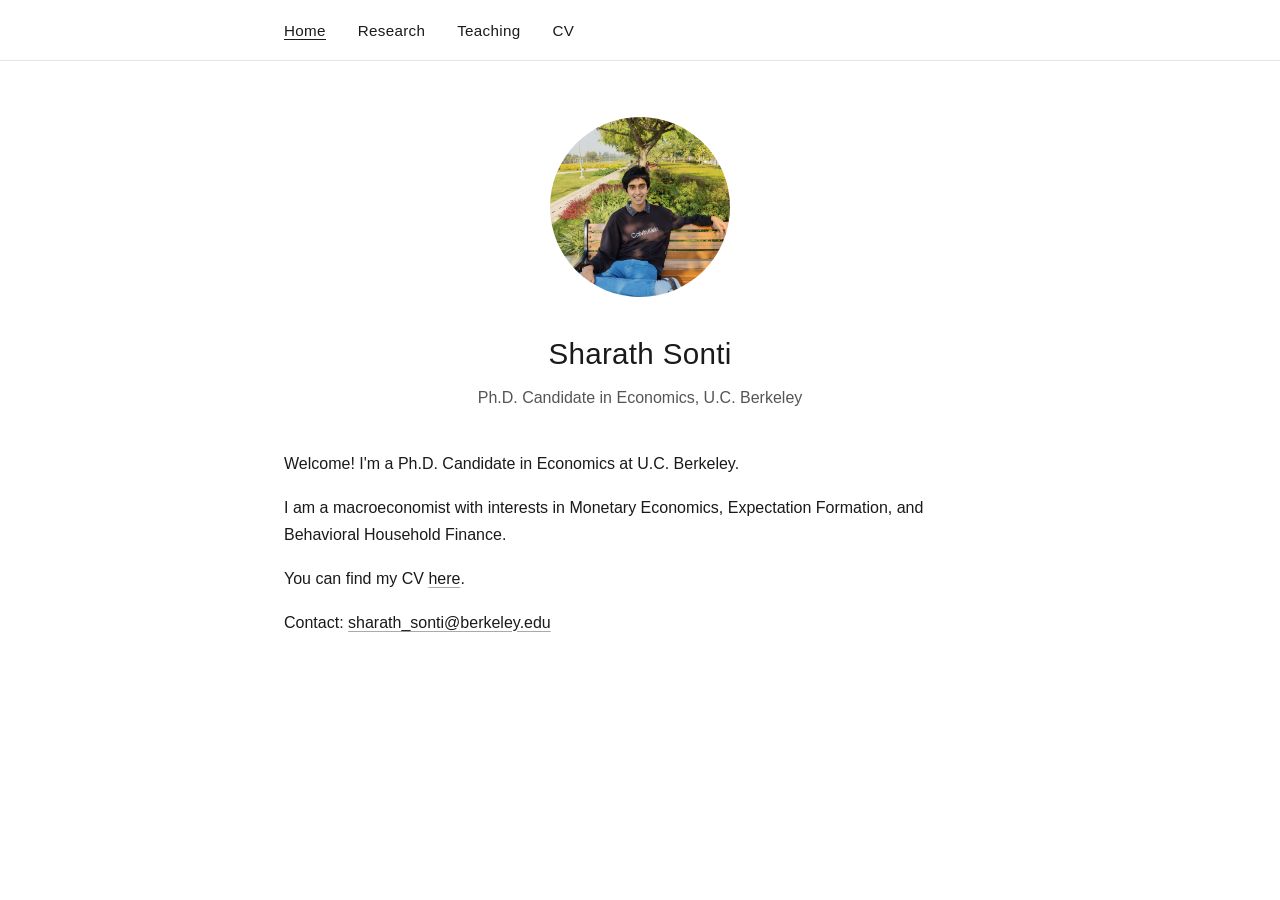
==== index.html @ 7a16e025 "Add files via upload" ====
<!DOCTYPE html>
<html lang="en">
<head>
  <meta charset="UTF-8">
  <meta name="viewport" content="width=device-width, initial-scale=1.0">
  <title>Sharath Sonti | Economics Ph.D. Candidate, UC Berkeley</title>
  <link rel="stylesheet" href="style.css">
  <meta name="description" content="Sharath Sonti is a Ph.D. candidate in Economics at UC Berkeley working on monetary economics, expectation formation, and behavioral household finance.">
  <link rel="canonical" href="https://sharathsonti.github.io/">
  <meta property="og:type" content="website">
  <meta property="og:site_name" content="Sharath Sonti">
  <meta property="og:title" content="Sharath Sonti | Economics Ph.D. Candidate, UC Berkeley">
  <meta property="og:description" content="Sharath Sonti is a Ph.D. candidate in Economics at UC Berkeley working on monetary economics, expectation formation, and behavioral household finance.">
  <meta property="og:url" content="https://sharathsonti.github.io/">
  <meta property="og:image" content="https://sharathsonti.github.io/Photo_Website.jpeg">
  <meta name="twitter:card" content="summary">
  <script type="application/ld+json">
  {
    "@context": "https://schema.org",
    "@type": "Person",
    "name": "Sharath Sonti",
    "url": "https://sharathsonti.github.io/",
    "image": "https://sharathsonti.github.io/Photo_Website.jpeg",
    "email": "mailto:sharath_sonti@berkeley.edu",
    "jobTitle": "Ph.D. Candidate in Economics",
    "affiliation": {
      "@type": "CollegeOrUniversity",
      "name": "University of California, Berkeley",
      "url": "https://www.berkeley.edu/"
    },
    "alumniOf": [
      {"@type": "CollegeOrUniversity", "name": "CEMFI"},
      {"@type": "CollegeOrUniversity", "name": "Shiv Nadar University"}
    ],
    "knowsAbout": ["Macroeconomics", "Monetary economics", "Expectation formation", "Behavioral household finance"]
  }
  </script>
</head>
<body>
  <nav class="site-nav">
    <ul>
      <li><a href="index.html" class="active">Home</a></li>
      <li><a href="research.html">Research</a></li>
      <li><a href="teaching.html">Teaching</a></li>
      <li><a href="Sharath_Sonti_CV.pdf">CV</a></li>
    </ul>
  </nav>

  <main>
    <div class="home-header">
      <img src="Photo_Website.jpeg" alt="Sharath Sonti" class="headshot">
      <h1>Sharath Sonti</h1>
      <p class="subtitle">Ph.D. Candidate in Economics, U.C. Berkeley</p>
    </div>

    <p>Welcome! I'm a Ph.D. Candidate in Economics at U.C. Berkeley.</p>

    <p>I am a macroeconomist with interests in Monetary Economics, Expectation Formation, and Behavioral Household Finance.</p>

    <p>You can find my CV <a href="Sharath_Sonti_CV.pdf">here</a>.</p>

    <p>Contact: <a href="mailto:sharath_sonti@berkeley.edu">sharath_sonti@berkeley.edu</a></p>
  </main>
</body>
</html>
---- style.css ----
* {
  box-sizing: border-box;
  margin: 0;
  padding: 0;
}

html {
  font-size: 16px;
}

body {
  font-family: 'Helvetica Neue', Helvetica, Arial, sans-serif;
  color: #1a1a1a;
  background: #fff;
  line-height: 1.65;
  -webkit-font-smoothing: antialiased;
}

nav.site-nav {
  border-bottom: 1px solid #e5e5e5;
  background: #fff;
}

nav.site-nav ul {
  max-width: 760px;
  margin: 0 auto;
  padding: 1.1rem 1.5rem;
  list-style: none;
  display: flex;
  gap: 2rem;
  font-size: 0.95rem;
}

nav.site-nav a {
  color: #1a1a1a;
  text-decoration: none;
  letter-spacing: 0.02em;
}

nav.site-nav a:hover,
nav.site-nav a.active {
  border-bottom: 1px solid #1a1a1a;
}

main {
  max-width: 760px;
  margin: 0 auto;
  padding: 3.5rem 1.5rem 5rem;
}

.home-header {
  text-align: center;
  margin-bottom: 2.5rem;
}

.headshot {
  width: 180px;
  height: 180px;
  border-radius: 50%;
  object-fit: cover;
  object-position: center 18%;
  margin-bottom: 1.5rem;
  filter: grayscale(15%);
}

h1 {
  font-size: 1.85rem;
  font-weight: 500;
  letter-spacing: 0.01em;
  margin-bottom: 0.4rem;
}

.subtitle {
  font-size: 1rem;
  color: #555;
}

.page-title {
  font-size: 1.75rem;
  font-weight: 500;
  margin-bottom: 1.75rem;
  padding-bottom: 0.6rem;
  border-bottom: 1px solid #e5e5e5;
}

p {
  margin-bottom: 1.1rem;
}

a {
  color: #1a1a1a;
  text-decoration: underline;
  text-decoration-color: #aaa;
  text-underline-offset: 3px;
}

a:hover {
  text-decoration-color: #1a1a1a;
}

h2.section-heading {
  font-size: 1.15rem;
  font-weight: 600;
  margin-top: 2.25rem;
  margin-bottom: 1.1rem;
  letter-spacing: 0.01em;
}

h2.section-heading:first-of-type {
  margin-top: 0.5rem;
}

.paper {
  margin-bottom: 1.75rem;
}

.paper-title {
  font-weight: 600;
  font-size: 1.02rem;
  margin-bottom: 0.2rem;
  display: block;
}

.paper-meta {
  color: #555;
  font-size: 0.95rem;
  font-style: italic;
  margin-bottom: 0.4rem;
}

.paper-abstract {
  font-size: 0.95rem;
  color: #2a2a2a;
  text-align: justify;
}

.paper-links {
  font-size: 0.85rem;
  color: #555;
  margin: -0.15rem 0 0.15rem;
}

.paper-presented {
  font-size: 0.85rem;
  color: #555;
  margin: 0 0 0.6rem;
}

.paper-details {
  margin-top: 0.1rem;
}

.paper-details summary {
  display: inline-block;
  cursor: pointer;
  font-size: 0.85rem;
  color: #555;
  list-style: none;
  line-height: 1.4;
  border-bottom: 1px solid #aaa;
  user-select: none;
}

.paper-details summary::-webkit-details-marker {
  display: none;
}

.paper-details summary::after {
  content: " \25BE";
  font-size: 0.8em;
}

.paper-details[open] summary::after {
  content: " \25B4";
}

.paper-details summary:hover {
  color: #1a1a1a;
  border-bottom-color: #1a1a1a;
}

.paper-details summary:focus-visible {
  outline: 1px dotted #1a1a1a;
  outline-offset: 2px;
}

.paper-details > .paper-abstract,
.paper-details > .paper-body {
  margin-top: 0.6rem;
}

.paper-details .paper-abstract {
  margin-bottom: 0.4rem;
}

.paper-body {
  display: flex;
  gap: 1.25rem;
  align-items: flex-start;
}

.paper-figure {
  flex: 0 0 240px;
  margin: 0;
}

.paper-figure a {
  display: block;
  text-decoration: none;
}

.paper-figure img {
  width: 100%;
  height: auto;
  display: block;
}

.paper-figure figcaption {
  font-size: 0.8rem;
  color: #555;
  margin-top: 0.3rem;
  line-height: 1.45;
}

.teaching-entry {
  margin-bottom: 1.5rem;
}

.teaching-course {
  font-weight: 600;
  font-size: 1.02rem;
}

.teaching-meta {
  color: #555;
  font-size: 0.95rem;
  font-style: italic;
  margin: 0.15rem 0 0.35rem;
}

.teaching-desc {
  font-size: 0.95rem;
  color: #2a2a2a;
}

@media (max-width: 600px) {
  nav.site-nav ul {
    padding: 0.9rem 1.25rem;
    gap: 1.25rem;
    font-size: 0.9rem;
  }
  main {
    padding: 2.25rem 1.25rem 4rem;
  }
  .headshot {
    width: 140px;
    height: 140px;
  }
  h1 {
    font-size: 1.55rem;
  }
  .page-title {
    font-size: 1.45rem;
  }
  .paper-body {
    flex-direction: column;
  }
  .paper-figure {
    flex-basis: auto;
    max-width: 320px;
  }
}
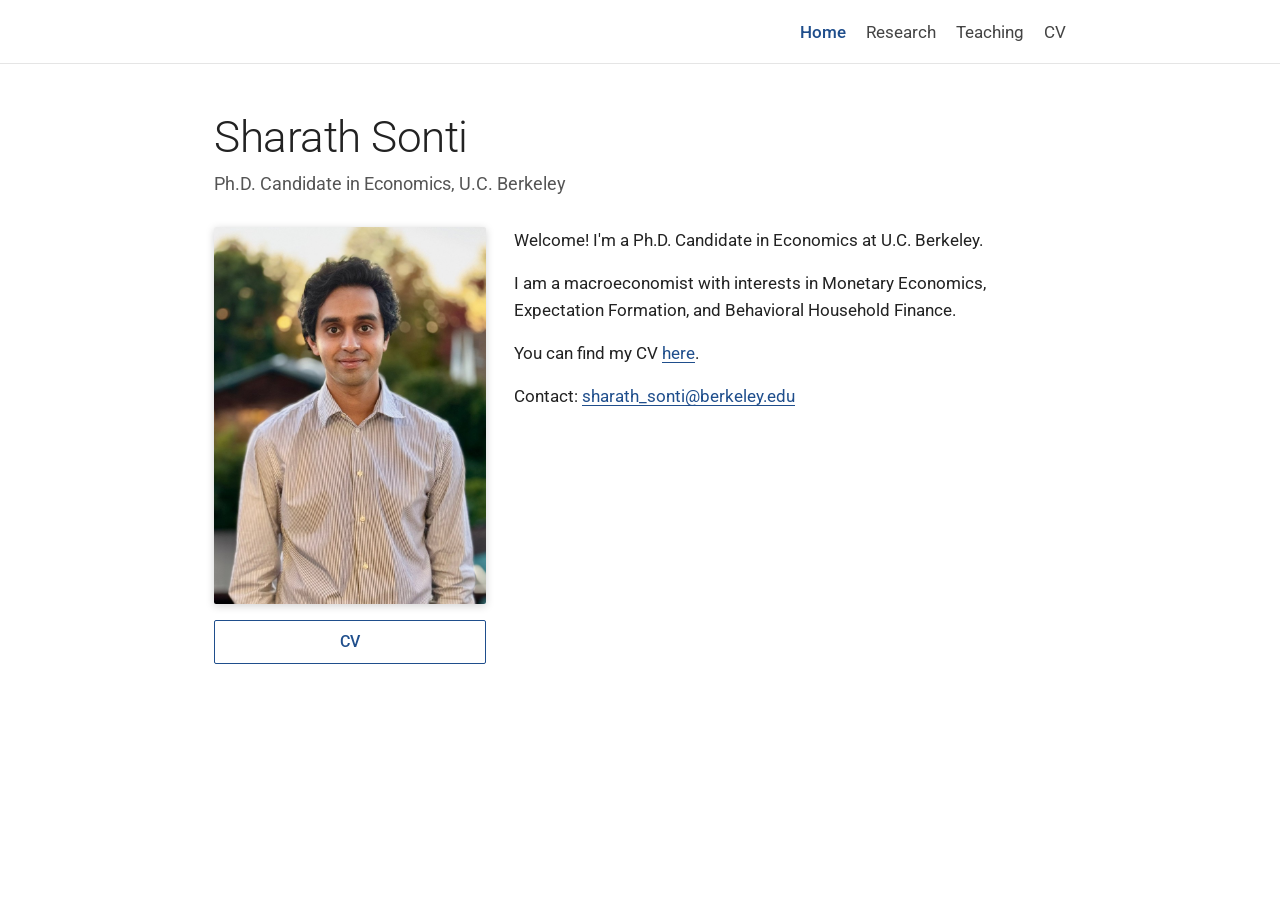
==== commit ce6cd0f3: "Homepage: two-column layout with new portrait photo Replace the centered round headshot with a two-c" ====
--- a/index.html
+++ b/index.html
@@ -4,6 +4,9 @@
   <meta charset="UTF-8">
   <meta name="viewport" content="width=device-width, initial-scale=1.0">
   <title>Sharath Sonti | Economics Ph.D. Candidate, UC Berkeley</title>
+  <link rel="preconnect" href="https://fonts.googleapis.com">
+  <link rel="preconnect" href="https://fonts.gstatic.com" crossorigin>
+  <link rel="stylesheet" href="https://fonts.googleapis.com/css2?family=Roboto:wght@300;400;500&display=swap">
   <link rel="stylesheet" href="style.css">
   <meta name="description" content="Sharath Sonti is a Ph.D. candidate in Economics at UC Berkeley working on monetary economics, expectation formation, and behavioral household finance.">
   <link rel="canonical" href="https://sharathsonti.github.io/">
@@ -12,7 +15,7 @@
   <meta property="og:title" content="Sharath Sonti | Economics Ph.D. Candidate, UC Berkeley">
   <meta property="og:description" content="Sharath Sonti is a Ph.D. candidate in Economics at UC Berkeley working on monetary economics, expectation formation, and behavioral household finance.">
   <meta property="og:url" content="https://sharathsonti.github.io/">
-  <meta property="og:image" content="https://sharathsonti.github.io/Photo_Website.jpeg">
+  <meta property="og:image" content="https://sharathsonti.github.io/sharath-sonti.jpg">
   <meta name="twitter:card" content="summary">
   <script type="application/ld+json">
   {
@@ -20,7 +23,7 @@
     "@type": "Person",
     "name": "Sharath Sonti",
     "url": "https://sharathsonti.github.io/",
-    "image": "https://sharathsonti.github.io/Photo_Website.jpeg",
+    "image": "https://sharathsonti.github.io/sharath-sonti.jpg",
     "email": "mailto:sharath_sonti@berkeley.edu",
     "jobTitle": "Ph.D. Candidate in Economics",
     "affiliation": {
@@ -32,7 +35,13 @@
       {"@type": "CollegeOrUniversity", "name": "CEMFI"},
       {"@type": "CollegeOrUniversity", "name": "Shiv Nadar University"}
     ],
-    "knowsAbout": ["Macroeconomics", "Monetary economics", "Expectation formation", "Behavioral household finance"]
+    "knowsAbout": ["Macroeconomics", "Monetary economics", "Expectation formation", "Behavioral household finance"],
+    "sameAs": [
+      "https://scholar.google.com/citations?user=fjrGcEkAAAAJ",
+      "https://github.com/sharathsonti",
+      "https://papers.ssrn.com/sol3/cf_dev/AbsByAuth.cfm?per_id=8545280",
+      "https://www.linkedin.com/in/sharath-sonti-4645ba169/"
+    ]
   }
   </script>
 </head>
@@ -46,20 +55,26 @@
     </ul>
   </nav>
 
-  <main>
-    <div class="home-header">
-      <img src="Photo_Website.jpeg" alt="Sharath Sonti" class="headshot">
-      <h1>Sharath Sonti</h1>
-      <p class="subtitle">Ph.D. Candidate in Economics, U.C. Berkeley</p>
+  <main class="home">
+    <h1 class="home__name">Sharath Sonti</h1>
+    <p class="home__title">Ph.D. Candidate in Economics, U.C. Berkeley</p>
+
+    <div class="home__row">
+      <div class="home__aside">
+        <img class="home__photo" src="sharath-sonti.jpg" alt="Portrait of Sharath Sonti" width="800" height="1111">
+        <a class="home__cv" href="Sharath_Sonti_CV.pdf">CV</a>
+      </div>
+
+      <div class="home__bio">
+        <p>Welcome! I'm a Ph.D. Candidate in Economics at U.C. Berkeley.</p>
+
+        <p>I am a macroeconomist with interests in Monetary Economics, Expectation Formation, and Behavioral Household Finance.</p>
+
+        <p>You can find my CV <a href="Sharath_Sonti_CV.pdf">here</a>.</p>
+
+        <p>Contact: <a href="mailto:sharath_sonti@berkeley.edu">sharath_sonti@berkeley.edu</a></p>
+      </div>
     </div>
-
-    <p>Welcome! I'm a Ph.D. Candidate in Economics at U.C. Berkeley.</p>
-
-    <p>I am a macroeconomist with interests in Monetary Economics, Expectation Formation, and Behavioral Household Finance.</p>
-
-    <p>You can find my CV <a href="Sharath_Sonti_CV.pdf">here</a>.</p>
-
-    <p>Contact: <a href="mailto:sharath_sonti@berkeley.edu">sharath_sonti@berkeley.edu</a></p>
   </main>
 </body>
 </html>
--- a/style.css
+++ b/style.css
@@ -9,7 +9,7 @@
 }
 
 body {
-  font-family: 'Helvetica Neue', Helvetica, Arial, sans-serif;
+  font-family: 'Roboto', 'Helvetica Neue', Helvetica, Arial, sans-serif;
   color: #1a1a1a;
   background: #fff;
   line-height: 1.65;
@@ -22,45 +22,35 @@
 }
 
 nav.site-nav ul {
-  max-width: 760px;
+  max-width: 900px;
   margin: 0 auto;
   padding: 1.1rem 1.5rem;
   list-style: none;
   display: flex;
-  gap: 2rem;
-  font-size: 0.95rem;
+  flex-wrap: wrap;
+  justify-content: flex-end;
+  gap: 0.25rem 1.25rem;
+  font-size: 17px;
 }
 
 nav.site-nav a {
-  color: #1a1a1a;
+  color: #444;
   text-decoration: none;
-  letter-spacing: 0.02em;
-}
-
-nav.site-nav a:hover,
+}
+
+nav.site-nav a:hover {
+  color: #1f4e8c;
+}
+
 nav.site-nav a.active {
-  border-bottom: 1px solid #1a1a1a;
+  color: #1f4e8c;
+  font-weight: 500;
 }
 
 main {
   max-width: 760px;
   margin: 0 auto;
   padding: 3.5rem 1.5rem 5rem;
-}
-
-.home-header {
-  text-align: center;
-  margin-bottom: 2.5rem;
-}
-
-.headshot {
-  width: 180px;
-  height: 180px;
-  border-radius: 50%;
-  object-fit: cover;
-  object-position: center 18%;
-  margin-bottom: 1.5rem;
-  filter: grayscale(15%);
 }
 
 h1 {
@@ -70,9 +60,94 @@
   margin-bottom: 0.4rem;
 }
 
-.subtitle {
-  font-size: 1rem;
-  color: #555;
+/* Homepage: name and subtitle on top, then photo + CV button beside the intro text */
+main.home {
+  max-width: 900px;
+  padding-top: 3rem;
+  padding-bottom: 4rem;
+  color: #222;
+}
+
+.home__name {
+  font-size: 44px;
+  font-weight: 300;
+  letter-spacing: -0.5px;
+  line-height: 1.15;
+  margin: 0 0 6px;
+}
+
+.home__title {
+  font-size: 18px;
+  color: #555;
+  margin: 0 0 28px;
+}
+
+.home__row {
+  display: flex;
+  flex-wrap: wrap;
+  gap: 28px;
+  align-items: flex-start;
+}
+
+.home__aside {
+  flex: 0 1 272px;
+  min-width: 220px;
+  display: flex;
+  flex-direction: column;
+  gap: 16px;
+}
+
+.home__photo {
+  display: block;
+  width: 100%;
+  height: auto; /* required: otherwise the img's height attribute overrides aspect-ratio */
+  aspect-ratio: 18 / 25;
+  object-fit: cover;
+  border-radius: 2px;
+  box-shadow: 0 2px 8px rgba(0, 0, 0, 0.18);
+}
+
+.home__cv {
+  display: flex;
+  align-items: center;
+  justify-content: center;
+  min-height: 44px;
+  border: 1px solid #1f4e8c;
+  border-radius: 2px;
+  color: #1f4e8c;
+  font-weight: 500;
+  font-size: 16px;
+  text-decoration: none;
+}
+
+.home__cv:hover {
+  background: #1f4e8c;
+  color: #fff;
+}
+
+.home__bio {
+  flex: 999 1 360px;
+  min-width: 0;
+  font-size: 17px;
+  line-height: 1.6;
+}
+
+.home__bio p {
+  margin: 0 0 16px;
+}
+
+.home__bio p:last-child {
+  margin-bottom: 0;
+}
+
+.home__bio a {
+  color: #1f4e8c;
+  text-decoration-color: currentcolor;
+}
+
+.home__bio a:hover {
+  color: #163a69;
+  text-decoration-color: currentcolor;
 }
 
 .page-title {
@@ -246,15 +321,9 @@
 @media (max-width: 600px) {
   nav.site-nav ul {
     padding: 0.9rem 1.25rem;
-    gap: 1.25rem;
-    font-size: 0.9rem;
   }
   main {
     padding: 2.25rem 1.25rem 4rem;
-  }
-  .headshot {
-    width: 140px;
-    height: 140px;
   }
   h1 {
     font-size: 1.55rem;
@@ -270,3 +339,17 @@
     max-width: 320px;
   }
 }
+
+@media (max-width: 640px) {
+  main.home {
+    padding-top: 2rem;
+  }
+  .home__name {
+    font-size: 34px;
+  }
+  .home__aside {
+    flex-basis: 100%;
+    max-width: 272px;
+    margin: 0 auto;
+  }
+}
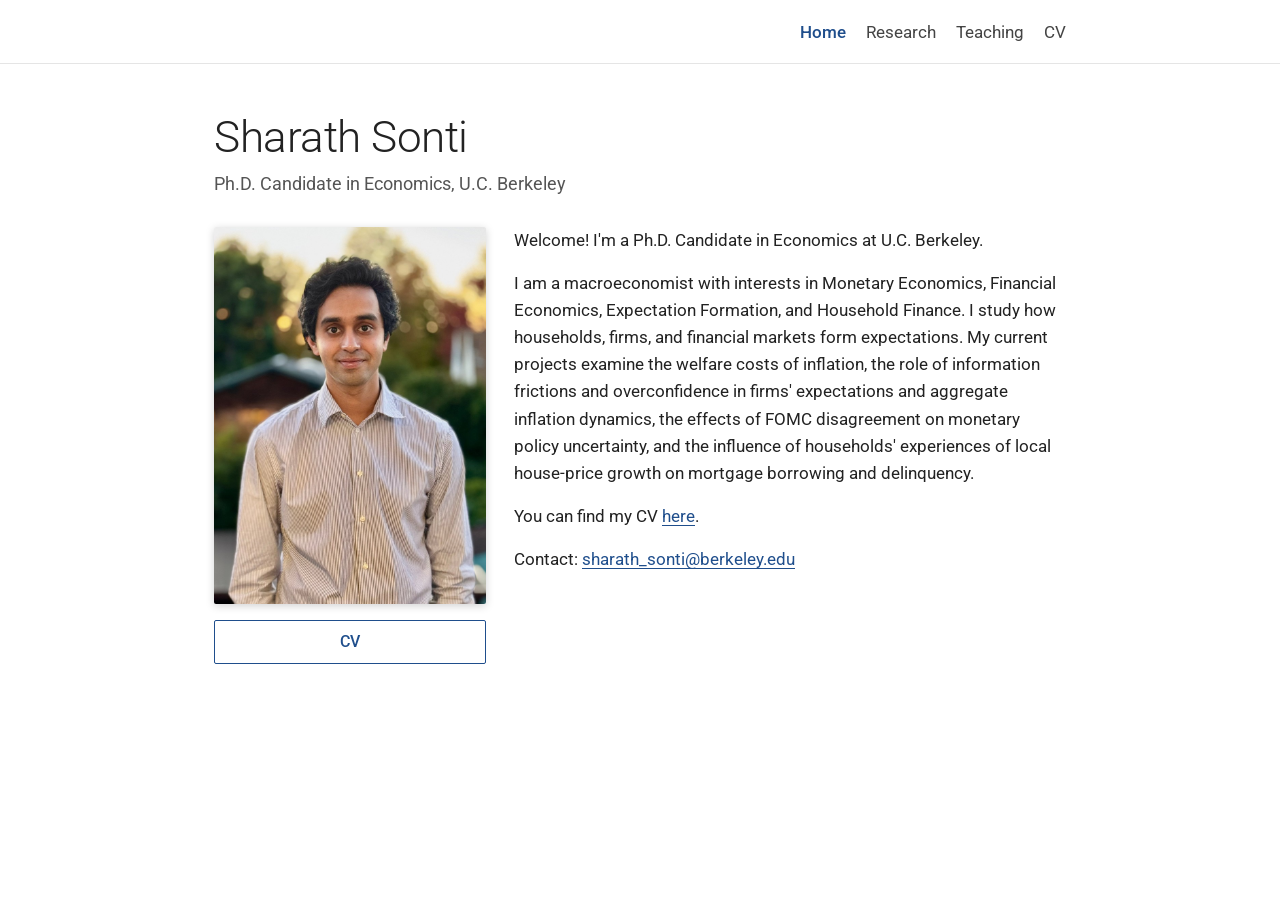
==== commit 194572a1: "Research: post JMP draft, broaden fields wording, sync CV Link the job market paper draft (Inflation" ====
--- a/index.html
+++ b/index.html
@@ -8,12 +8,12 @@
   <link rel="preconnect" href="https://fonts.gstatic.com" crossorigin>
   <link rel="stylesheet" href="https://fonts.googleapis.com/css2?family=Roboto:wght@300;400;500&display=swap">
   <link rel="stylesheet" href="style.css">
-  <meta name="description" content="Sharath Sonti is a Ph.D. candidate in Economics at UC Berkeley working on monetary economics, expectation formation, and behavioral household finance.">
+  <meta name="description" content="Sharath Sonti is a Ph.D. candidate in Economics at UC Berkeley working on macroeconomics, monetary economics, financial economics, expectation formation, and household finance.">
   <link rel="canonical" href="https://sharathsonti.github.io/">
   <meta property="og:type" content="website">
   <meta property="og:site_name" content="Sharath Sonti">
   <meta property="og:title" content="Sharath Sonti | Economics Ph.D. Candidate, UC Berkeley">
-  <meta property="og:description" content="Sharath Sonti is a Ph.D. candidate in Economics at UC Berkeley working on monetary economics, expectation formation, and behavioral household finance.">
+  <meta property="og:description" content="Sharath Sonti is a Ph.D. candidate in Economics at UC Berkeley working on macroeconomics, monetary economics, financial economics, expectation formation, and household finance.">
   <meta property="og:url" content="https://sharathsonti.github.io/">
   <meta property="og:image" content="https://sharathsonti.github.io/sharath-sonti.jpg">
   <meta name="twitter:card" content="summary">
@@ -35,7 +35,7 @@
       {"@type": "CollegeOrUniversity", "name": "CEMFI"},
       {"@type": "CollegeOrUniversity", "name": "Shiv Nadar University"}
     ],
-    "knowsAbout": ["Macroeconomics", "Monetary economics", "Expectation formation", "Behavioral household finance"],
+    "knowsAbout": ["Macroeconomics", "Monetary economics", "Financial economics", "Expectation formation", "Household finance"],
     "sameAs": [
       "https://scholar.google.com/citations?user=fjrGcEkAAAAJ",
       "https://github.com/sharathsonti",
@@ -68,7 +68,7 @@
       <div class="home__bio">
         <p>Welcome! I'm a Ph.D. Candidate in Economics at U.C. Berkeley.</p>
 
-        <p>I am a macroeconomist with interests in Monetary Economics, Expectation Formation, and Behavioral Household Finance.</p>
+        <p>I am a macroeconomist with interests in Monetary Economics, Financial Economics, Expectation Formation, and Household Finance. I study how households, firms, and financial markets form expectations. My current projects examine the welfare costs of inflation, the role of information frictions and overconfidence in firms' expectations and aggregate inflation dynamics, the effects of FOMC disagreement on monetary policy uncertainty, and the influence of households' experiences of local house-price growth on mortgage borrowing and delinquency.</p>
 
         <p>You can find my CV <a href="Sharath_Sonti_CV.pdf">here</a>.</p>
 
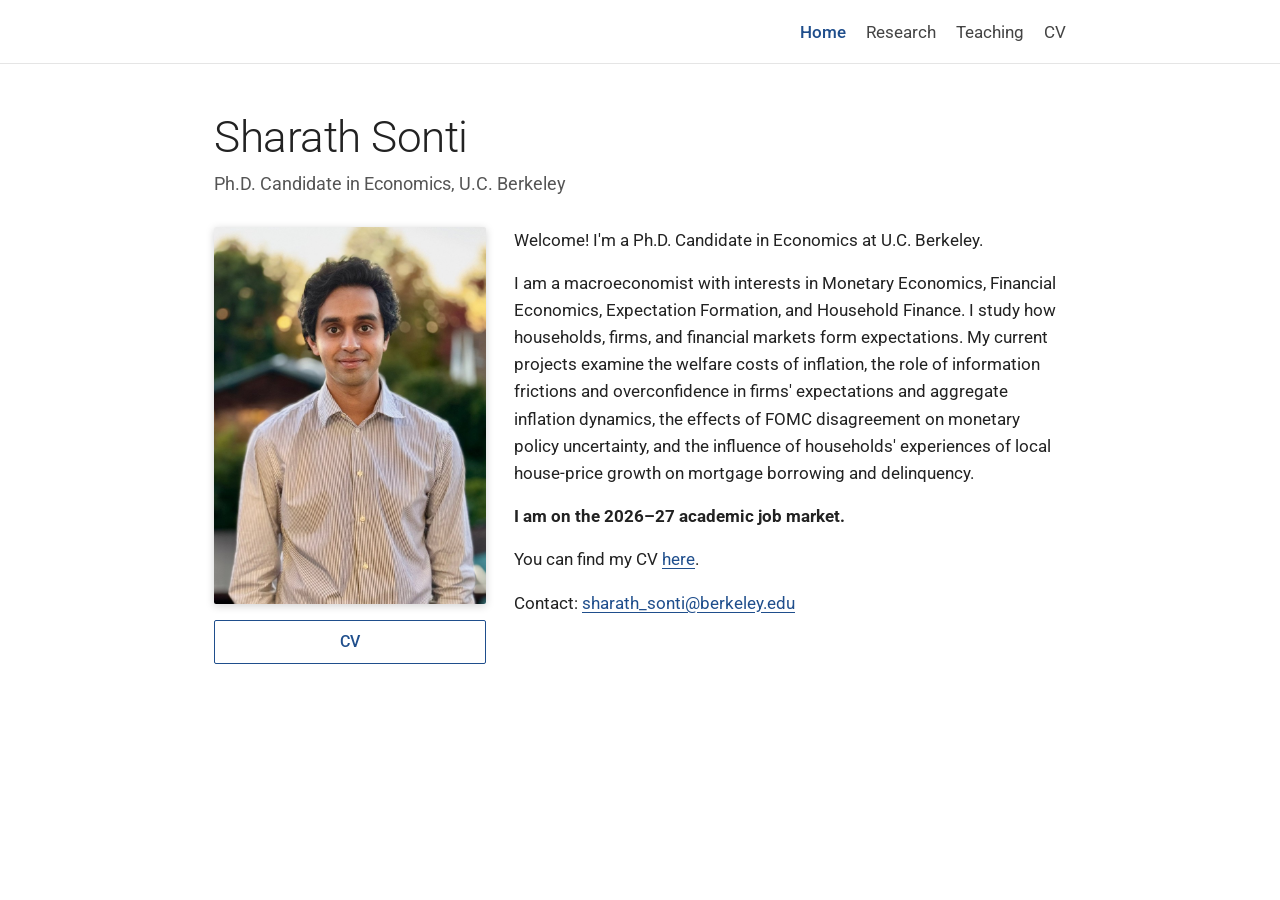
==== commit 496e076a: "Homepage: note that I am on the 2026-27 academic job market Bold line before the CV sentence; load R" ====
--- a/index.html
+++ b/index.html
@@ -6,7 +6,7 @@
   <title>Sharath Sonti | Economics Ph.D. Candidate, UC Berkeley</title>
   <link rel="preconnect" href="https://fonts.googleapis.com">
   <link rel="preconnect" href="https://fonts.gstatic.com" crossorigin>
-  <link rel="stylesheet" href="https://fonts.googleapis.com/css2?family=Roboto:wght@300;400;500&display=swap">
+  <link rel="stylesheet" href="https://fonts.googleapis.com/css2?family=Roboto:wght@300;400;500;700&display=swap">
   <link rel="stylesheet" href="style.css">
   <meta name="description" content="Sharath Sonti is a Ph.D. candidate in Economics at UC Berkeley working on macroeconomics, monetary economics, financial economics, expectation formation, and household finance.">
   <link rel="canonical" href="https://sharathsonti.github.io/">
@@ -70,6 +70,8 @@
 
         <p>I am a macroeconomist with interests in Monetary Economics, Financial Economics, Expectation Formation, and Household Finance. I study how households, firms, and financial markets form expectations. My current projects examine the welfare costs of inflation, the role of information frictions and overconfidence in firms' expectations and aggregate inflation dynamics, the effects of FOMC disagreement on monetary policy uncertainty, and the influence of households' experiences of local house-price growth on mortgage borrowing and delinquency.</p>
 
+        <p><strong>I am on the 2026&ndash;27 academic job market.</strong></p>
+
         <p>You can find my CV <a href="Sharath_Sonti_CV.pdf">here</a>.</p>
 
         <p>Contact: <a href="mailto:sharath_sonti@berkeley.edu">sharath_sonti@berkeley.edu</a></p>
--- a/style.css
+++ b/style.css
@@ -318,6 +318,30 @@
   color: #2a2a2a;
 }
 
+.eval-note {
+  color: #555;
+  font-size: 0.95rem;
+  margin-bottom: 1.25rem;
+}
+
+.eval {
+  margin: 0 0 1.25rem;
+  padding-left: 1rem;
+  border-left: 2px solid #e5e5e5;
+}
+
+.eval blockquote {
+  font-size: 0.98rem;
+  color: #2a2a2a;
+}
+
+.eval figcaption {
+  color: #555;
+  font-size: 0.85rem;
+  font-style: italic;
+  margin-top: 0.2rem;
+}
+
 @media (max-width: 600px) {
   nav.site-nav ul {
     padding: 0.9rem 1.25rem;
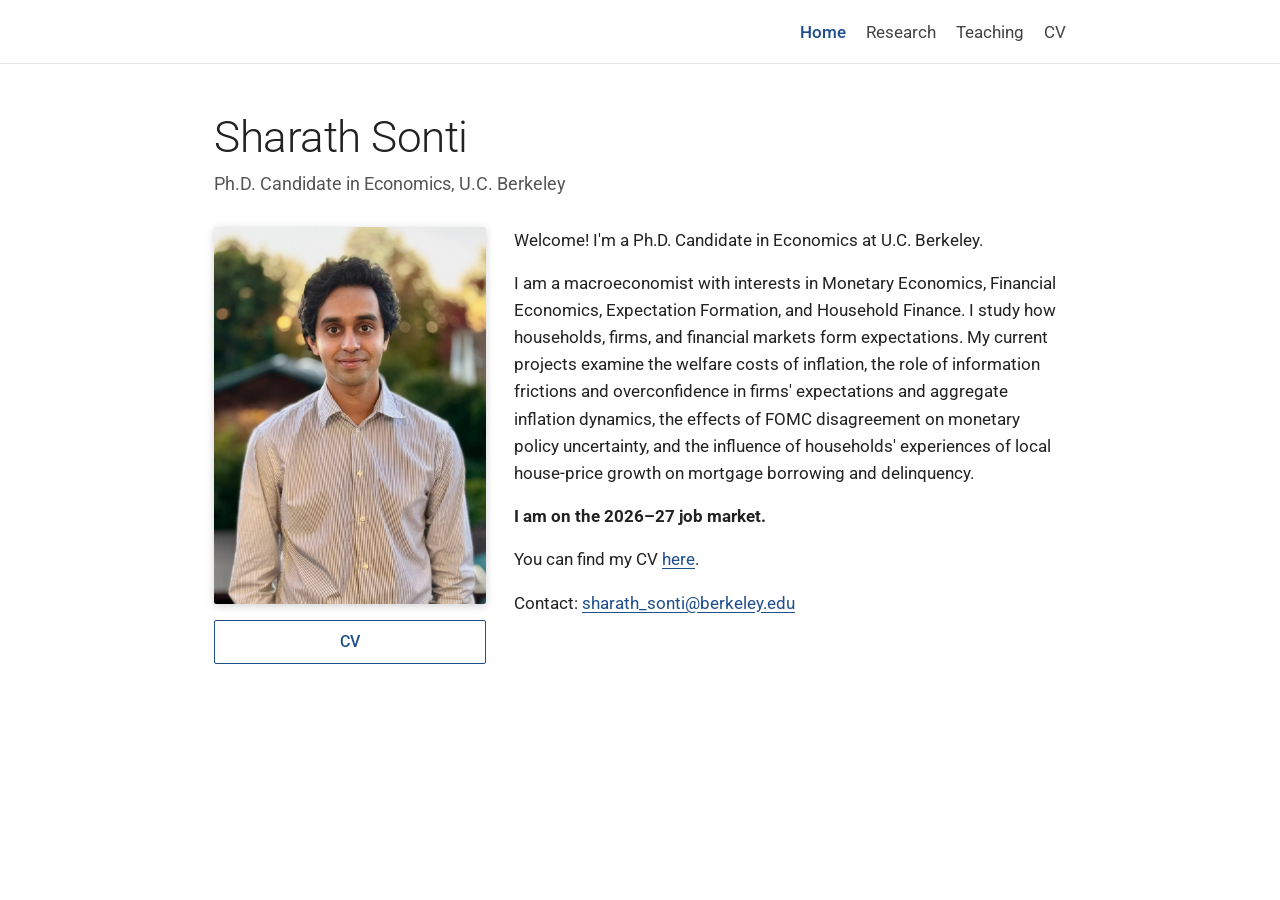
==== commit 4aeff664: "Homepage: shorten job-market line Co-Authored-By: Claude Opus 5.5 <noreply@anthropic.com>" ====
--- a/index.html
+++ b/index.html
@@ -70,7 +70,7 @@
 
         <p>I am a macroeconomist with interests in Monetary Economics, Financial Economics, Expectation Formation, and Household Finance. I study how households, firms, and financial markets form expectations. My current projects examine the welfare costs of inflation, the role of information frictions and overconfidence in firms' expectations and aggregate inflation dynamics, the effects of FOMC disagreement on monetary policy uncertainty, and the influence of households' experiences of local house-price growth on mortgage borrowing and delinquency.</p>
 
-        <p><strong>I am on the 2026&ndash;27 academic job market.</strong></p>
+        <p><strong>I am on the 2026&ndash;27 job market.</strong></p>
 
         <p>You can find my CV <a href="Sharath_Sonti_CV.pdf">here</a>.</p>
 
